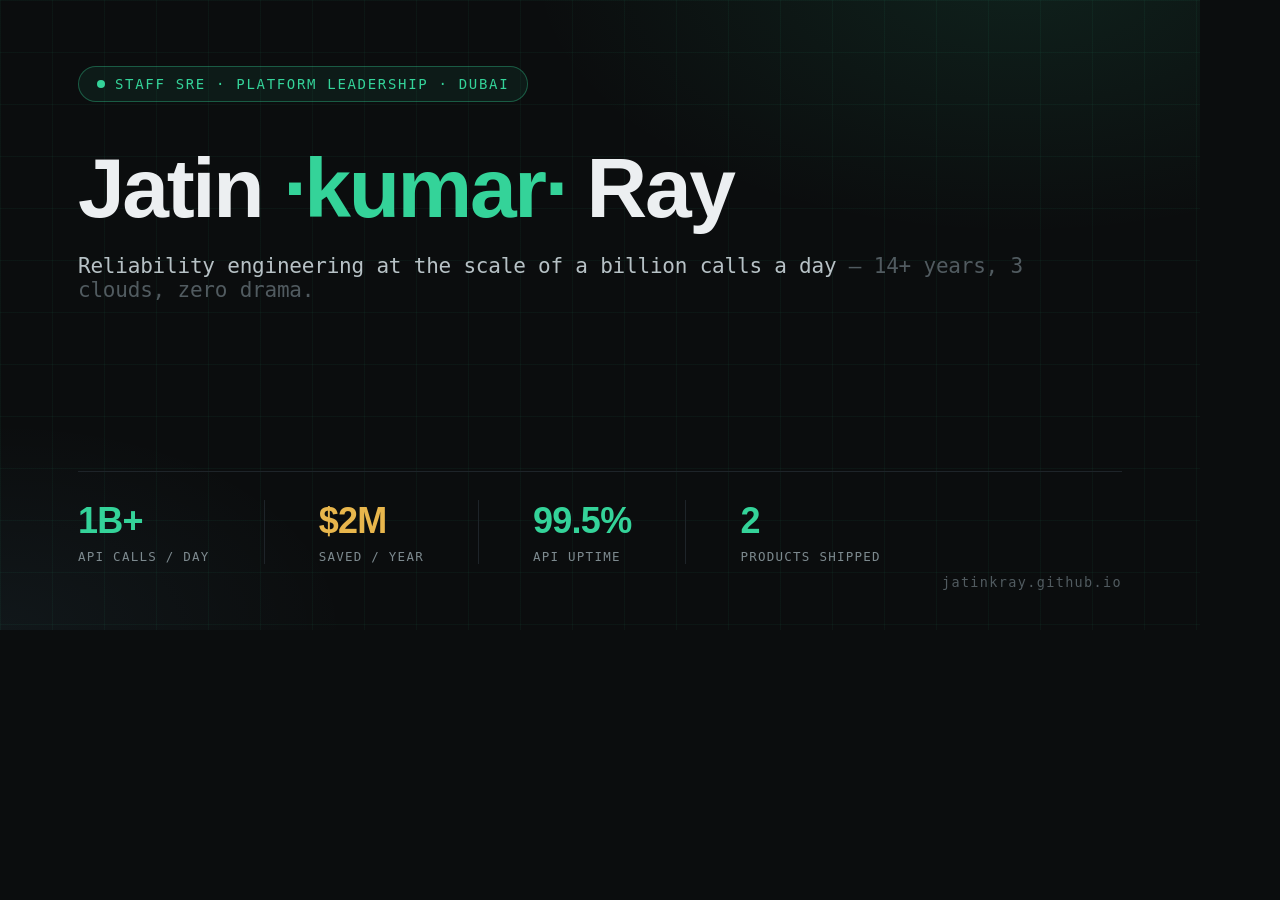
==== scripts/og-src.html @ f6413b15 "Portfolio: The Reliability Report — Jatin Kumar Ray Design concept: an SRE reliability report — term" ====
<!doctype html>
<html>
<head>
<meta charset="utf-8">
<style>
  @font-face {
    font-family: "Space Grotesk";
    font-style: normal;
    font-weight: 300 700;
    src: url("../fonts/SpaceGrotesk.woff2") format("woff2-variations");
  }
  @font-face {
    font-family: "JetBrains Mono";
    font-style: normal;
    font-weight: 400 600;
    src: url("../fonts/JetBrainsMono.woff2") format("woff2-variations");
  }
  * { margin: 0; padding: 0; box-sizing: border-box; }
  html, body { width: 1200px; height: 630px; overflow: hidden; }
  body {
    font-family: "Space Grotesk", sans-serif;
    background: #0b0d0e;
    color: #eceff1;
    position: relative;
  }
  .amb {
    position: absolute; inset: 0;
    background:
      radial-gradient(700px 380px at 85% -5%, rgba(52,211,153,0.10), transparent 70%),
      radial-gradient(500px 300px at 0% 100%, rgba(125,211,252,0.05), transparent 70%);
  }
  .grid {
    position: absolute; inset: 0;
    background-image:
      linear-gradient(rgba(52,211,153,0.05) 1px, transparent 1px),
      linear-gradient(90deg, rgba(52,211,153,0.05) 1px, transparent 1px);
    background-size: 52px 52px;
  }
  .content {
    position: relative; z-index: 2;
    padding: 66px 78px;
    display: flex; flex-direction: column; height: 100%;
  }
  .tag {
    display: inline-flex; align-items: center; gap: 10px;
    font-family: "JetBrains Mono", monospace;
    font-size: 14px; letter-spacing: 0.12em;
    color: #34d399;
    border: 1px solid rgba(52,211,153,0.35);
    background: rgba(52,211,153,0.07);
    padding: 9px 18px; border-radius: 999px;
    width: fit-content;
  }
  .tag .dot { width: 8px; height: 8px; border-radius: 50%; background: #34d399; }
  h1 {
    margin-top: 44px;
    font-size: 84px; font-weight: 700; letter-spacing: -0.028em; line-height: 1.02;
  }
  h1 .accent { color: #34d399; }
  .sub {
    margin-top: 22px;
    font-family: "JetBrains Mono", monospace;
    font-size: 21px; color: #b7c2c6; letter-spacing: -0.01em;
  }
  .sub .dim { color: #515b60; }
  .kpis {
    margin-top: auto;
    display: flex; gap: 0;
    border-top: 1px solid #1e2429;
    padding-top: 28px;
  }
  .kpis .k { padding-right: 54px; }
  .kpis .k + .k { padding-left: 54px; border-left: 1px solid #1e2429; }
  .kpis .v {
    font-size: 36px; font-weight: 700; color: #34d399; letter-spacing: -0.02em;
    font-variant-numeric: tabular-nums;
  }
  .kpis .v.gold { color: #e8b64c; }
  .kpis .l {
    margin-top: 7px;
    font-family: "JetBrains Mono", monospace;
    font-size: 12.5px; color: #7d8a8f; letter-spacing: 0.1em;
  }
  .foot {
    position: absolute; bottom: 40px; right: 78px;
    font-family: "JetBrains Mono", monospace;
    font-size: 13.5px; color: #515b60; letter-spacing: 0.1em;
  }
</style>
</head>
<body>
  <div class="amb"></div>
  <div class="grid"></div>
  <div class="content">
    <div class="tag"><span class="dot"></span>STAFF SRE · PLATFORM LEADERSHIP · DUBAI</div>
    <h1>Jatin <span class="accent">·kumar·</span> Ray</h1>
    <div class="sub">
      Reliability engineering at the scale of a billion calls a day<span class="dim"> — 14+ years, 3 clouds, zero drama.</span>
    </div>
    <div class="kpis">
      <div class="k"><div class="v">1B+</div><div class="l">API CALLS / DAY</div></div>
      <div class="k"><div class="v gold">$2M</div><div class="l">SAVED / YEAR</div></div>
      <div class="k"><div class="v">99.5%</div><div class="l">API UPTIME</div></div>
      <div class="k"><div class="v">2</div><div class="l">PRODUCTS SHIPPED</div></div>
    </div>
  </div>
  <div class="foot">jatinkray.github.io</div>
</body>
</html>
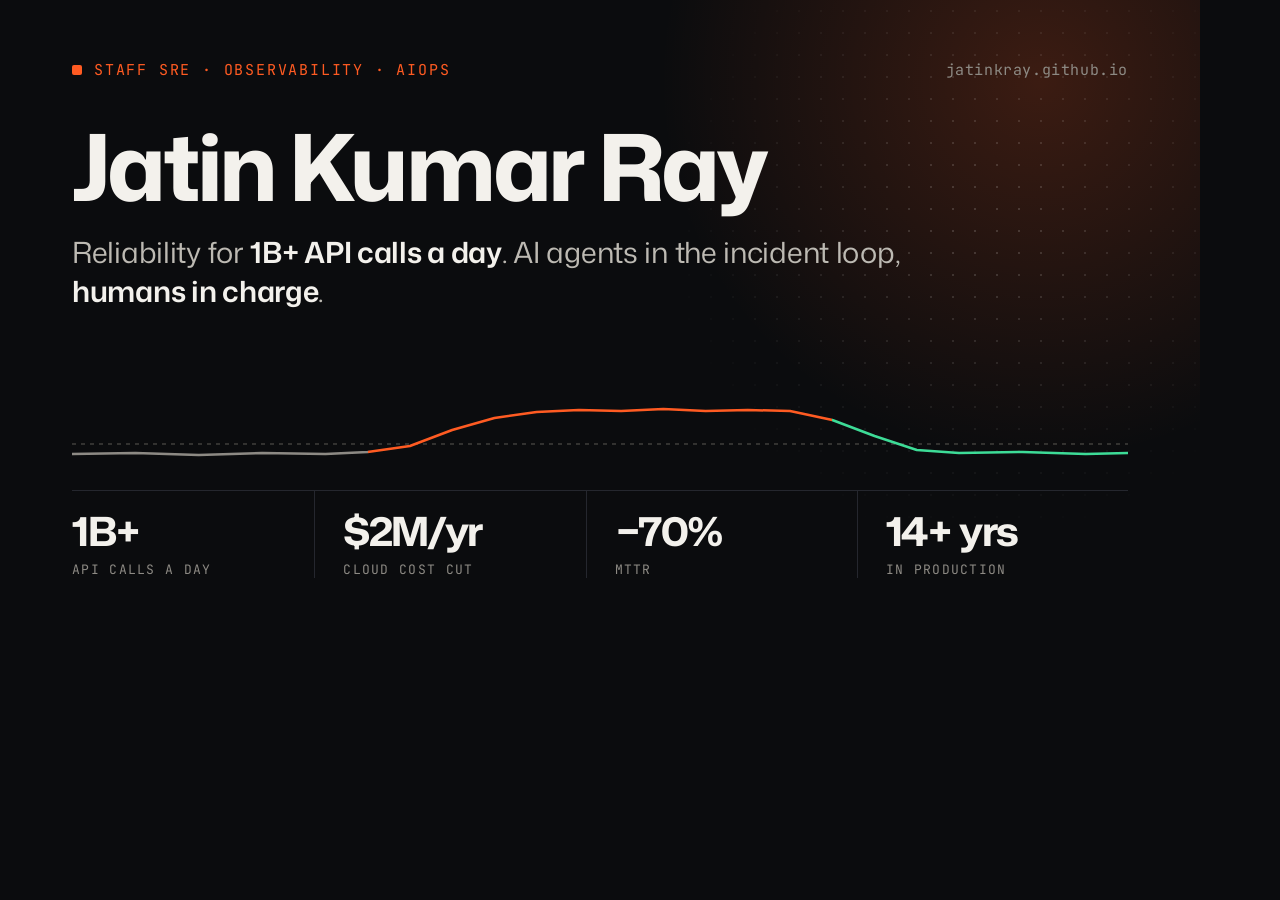
==== commit 64b9da53: "Portfolio: redesign for Staff SRE / AIOps The hero leads with a simulated incident replay: an alert " ====
--- a/scripts/og-src.html
+++ b/scripts/og-src.html
@@ -1,109 +1,89 @@
 <!doctype html>
+<!-- Source for assets/img/og-image.png (1200x630).
+     Render: serve the repo root, open /scripts/og-src.html at 1200x630, screenshot. -->
 <html>
 <head>
 <meta charset="utf-8">
 <style>
   @font-face {
-    font-family: "Space Grotesk";
-    font-style: normal;
-    font-weight: 300 700;
-    src: url("../fonts/SpaceGrotesk.woff2") format("woff2-variations");
+    font-family: "Mona Sans";
+    src: url("../assets/fonts/MonaSans.woff2") format("woff2");
+    font-weight: 200 900;
+    font-stretch: 75% 125%;
   }
   @font-face {
     font-family: "JetBrains Mono";
-    font-style: normal;
+    src: url("../assets/fonts/JetBrainsMono.woff2") format("woff2");
     font-weight: 400 600;
-    src: url("../fonts/JetBrainsMono.woff2") format("woff2-variations");
   }
   * { margin: 0; padding: 0; box-sizing: border-box; }
   html, body { width: 1200px; height: 630px; overflow: hidden; }
   body {
-    font-family: "Space Grotesk", sans-serif;
-    background: #0b0d0e;
-    color: #eceff1;
     position: relative;
+    background: #0b0c0e;
+    color: #f3f1ec;
+    font-family: "Mona Sans", sans-serif;
+    -webkit-font-smoothing: antialiased;
   }
-  .amb {
-    position: absolute; inset: 0;
-    background:
-      radial-gradient(700px 380px at 85% -5%, rgba(52,211,153,0.10), transparent 70%),
-      radial-gradient(500px 300px at 0% 100%, rgba(125,211,252,0.05), transparent 70%);
+  .dots {
+    position: absolute; inset: 0 0 0 40%;
+    background-image: radial-gradient(rgba(243, 241, 236, 0.16) 1px, transparent 1.4px);
+    background-size: 22px 22px;
+    -webkit-mask-image: radial-gradient(60% 70% at 70% 35%, #000 10%, transparent 75%);
   }
-  .grid {
-    position: absolute; inset: 0;
-    background-image:
-      linear-gradient(rgba(52,211,153,0.05) 1px, transparent 1px),
-      linear-gradient(90deg, rgba(52,211,153,0.05) 1px, transparent 1px);
-    background-size: 52px 52px;
+  .glow {
+    position: absolute; width: 760px; height: 760px; right: -220px; top: -300px;
+    background: radial-gradient(closest-side, rgba(255, 91, 34, 0.2), transparent);
   }
-  .content {
-    position: relative; z-index: 2;
-    padding: 66px 78px;
-    display: flex; flex-direction: column; height: 100%;
+  .content { position: relative; height: 100%; padding: 60px 72px 52px; display: flex; flex-direction: column; }
+  .top { display: flex; justify-content: space-between; align-items: center; }
+  .kicker, .url {
+    font-family: "JetBrains Mono", monospace; font-size: 15px; letter-spacing: 0.12em; text-transform: uppercase;
   }
-  .tag {
-    display: inline-flex; align-items: center; gap: 10px;
-    font-family: "JetBrains Mono", monospace;
-    font-size: 14px; letter-spacing: 0.12em;
-    color: #34d399;
-    border: 1px solid rgba(52,211,153,0.35);
-    background: rgba(52,211,153,0.07);
-    padding: 9px 18px; border-radius: 999px;
-    width: fit-content;
-  }
-  .tag .dot { width: 8px; height: 8px; border-radius: 50%; background: #34d399; }
-  h1 {
-    margin-top: 44px;
-    font-size: 84px; font-weight: 700; letter-spacing: -0.028em; line-height: 1.02;
-  }
-  h1 .accent { color: #34d399; }
-  .sub {
-    margin-top: 22px;
-    font-family: "JetBrains Mono", monospace;
-    font-size: 21px; color: #b7c2c6; letter-spacing: -0.01em;
-  }
-  .sub .dim { color: #515b60; }
-  .kpis {
-    margin-top: auto;
-    display: flex; gap: 0;
-    border-top: 1px solid #1e2429;
-    padding-top: 28px;
-  }
-  .kpis .k { padding-right: 54px; }
-  .kpis .k + .k { padding-left: 54px; border-left: 1px solid #1e2429; }
-  .kpis .v {
-    font-size: 36px; font-weight: 700; color: #34d399; letter-spacing: -0.02em;
-    font-variant-numeric: tabular-nums;
-  }
-  .kpis .v.gold { color: #e8b64c; }
-  .kpis .l {
-    margin-top: 7px;
-    font-family: "JetBrains Mono", monospace;
-    font-size: 12.5px; color: #7d8a8f; letter-spacing: 0.1em;
-  }
-  .foot {
-    position: absolute; bottom: 40px; right: 78px;
-    font-family: "JetBrains Mono", monospace;
-    font-size: 13.5px; color: #515b60; letter-spacing: 0.1em;
-  }
+  .kicker { display: flex; align-items: center; gap: 12px; color: #ff5b22; }
+  .kicker::before { content: ""; width: 10px; height: 10px; border-radius: 2px; background: #ff5b22; }
+  .url { color: #8d8a84; text-transform: none; letter-spacing: 0.04em; }
+  h1 { margin-top: 40px; font-size: 92px; font-weight: 760; letter-spacing: -0.04em; line-height: 1; }
+  .tag { margin-top: 20px; max-width: 900px; font-size: 29px; line-height: 1.35; color: #bdbab3; letter-spacing: -0.01em; }
+  .tag b { color: #f3f1ec; font-weight: 620; }
+  .chart { position: relative; height: 70px; margin-top: auto; }
+  .chart svg { position: absolute; inset: 0; width: 100%; height: 100%; }
+  .kpis { display: flex; margin-top: 22px; border-top: 1px solid #25272e; }
+  .k { flex: 1; padding-top: 20px; }
+  .k + .k { padding-left: 28px; border-left: 1px solid #25272e; }
+  .v { font-size: 40px; font-weight: 700; font-stretch: 112%; letter-spacing: -0.035em; line-height: 1; }
+  .l { margin-top: 10px; font-family: "JetBrains Mono", monospace; font-size: 13px; letter-spacing: 0.1em; text-transform: uppercase; color: #8d8a84; }
 </style>
 </head>
 <body>
-  <div class="amb"></div>
-  <div class="grid"></div>
+  <div class="glow"></div>
+  <div class="dots"></div>
   <div class="content">
-    <div class="tag"><span class="dot"></span>STAFF SRE · PLATFORM LEADERSHIP · DUBAI</div>
-    <h1>Jatin <span class="accent">·kumar·</span> Ray</h1>
-    <div class="sub">
-      Reliability engineering at the scale of a billion calls a day<span class="dim"> — 14+ years, 3 clouds, zero drama.</span>
+    <div class="top">
+      <span class="kicker">Staff SRE · Observability · AIOps</span>
+      <span class="url">jatinkray.github.io</span>
+    </div>
+    <h1>Jatin Kumar Ray</h1>
+    <p class="tag">Reliability for <b>1B+ API calls a day</b>. AI agents in the incident loop, <b>humans in charge</b>.</p>
+    <div class="chart">
+      <svg viewBox="0 0 600 70" preserveAspectRatio="none">
+        <defs>
+          <linearGradient id="g" gradientUnits="userSpaceOnUse" x1="0" y1="0" x2="600" y2="0">
+            <stop offset="0" stop-color="#8d8a84"/><stop offset=".28" stop-color="#8d8a84"/>
+            <stop offset=".28" stop-color="#ff5b22"/><stop offset=".72" stop-color="#ff5b22"/>
+            <stop offset=".72" stop-color="#3ddc97"/><stop offset="1" stop-color="#3ddc97"/>
+          </linearGradient>
+        </defs>
+        <line x1="0" y1="46" x2="600" y2="46" stroke="#5a5852" stroke-width="1" stroke-dasharray="4 5" vector-effect="non-scaling-stroke"/>
+        <path d="M0 56 L36 55 L72 57 L108 55 L144 56 L168 54 L192 48 L216 32 L240 20 L264 14 L288 12 L312 13 L336 11 L360 13 L384 12 L408 13 L432 22 L456 38 L480 52 L504 55 L540 54 L576 56 L600 55" fill="none" stroke="url(#g)" stroke-width="2.5" stroke-linejoin="round" stroke-linecap="round" vector-effect="non-scaling-stroke"/>
+      </svg>
     </div>
     <div class="kpis">
-      <div class="k"><div class="v">1B+</div><div class="l">API CALLS / DAY</div></div>
-      <div class="k"><div class="v gold">$2M</div><div class="l">SAVED / YEAR</div></div>
-      <div class="k"><div class="v">99.5%</div><div class="l">API UPTIME</div></div>
-      <div class="k"><div class="v">2</div><div class="l">PRODUCTS SHIPPED</div></div>
+      <div class="k"><div class="v">1B+</div><div class="l">API calls a day</div></div>
+      <div class="k"><div class="v">$2M/yr</div><div class="l">cloud cost cut</div></div>
+      <div class="k"><div class="v">&minus;70%</div><div class="l">MTTR</div></div>
+      <div class="k"><div class="v">14+ yrs</div><div class="l">in production</div></div>
     </div>
   </div>
-  <div class="foot">jatinkray.github.io</div>
 </body>
 </html>
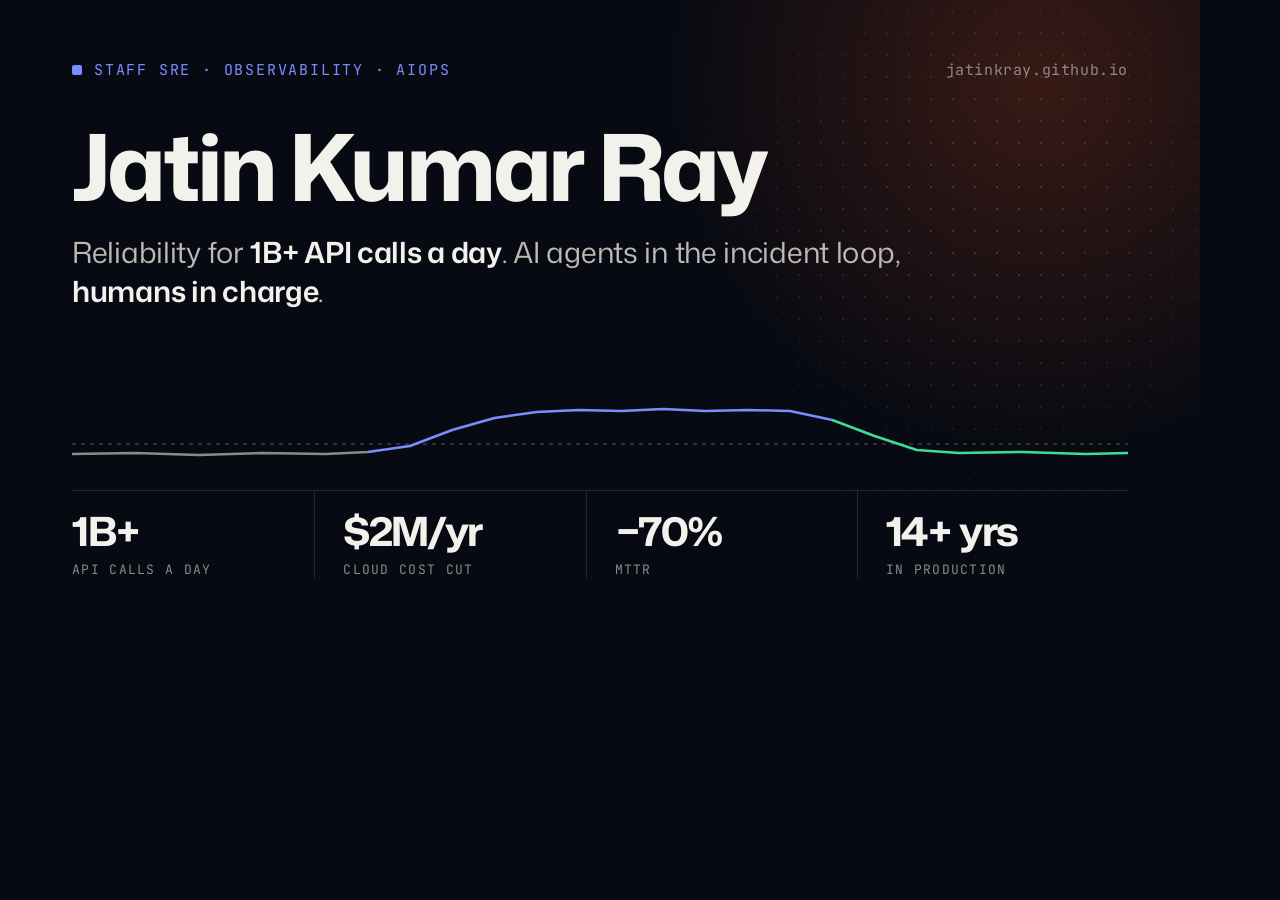
==== commit 0a07580b: "Redesign: Signal Violet theme with sliding telemetry background - New design system: indigo-violet a" ====
--- a/scripts/og-src.html
+++ b/scripts/og-src.html
@@ -20,7 +20,7 @@
   html, body { width: 1200px; height: 630px; overflow: hidden; }
   body {
     position: relative;
-    background: #0b0c0e;
+    background: #070a12;
     color: #f3f1ec;
     font-family: "Mona Sans", sans-serif;
     -webkit-font-smoothing: antialiased;
@@ -40,8 +40,8 @@
   .kicker, .url {
     font-family: "JetBrains Mono", monospace; font-size: 15px; letter-spacing: 0.12em; text-transform: uppercase;
   }
-  .kicker { display: flex; align-items: center; gap: 12px; color: #ff5b22; }
-  .kicker::before { content: ""; width: 10px; height: 10px; border-radius: 2px; background: #ff5b22; }
+  .kicker { display: flex; align-items: center; gap: 12px; color: #7c8cff; }
+  .kicker::before { content: ""; width: 10px; height: 10px; border-radius: 2px; background: #7c8cff; }
   .url { color: #8d8a84; text-transform: none; letter-spacing: 0.04em; }
   h1 { margin-top: 40px; font-size: 92px; font-weight: 760; letter-spacing: -0.04em; line-height: 1; }
   .tag { margin-top: 20px; max-width: 900px; font-size: 29px; line-height: 1.35; color: #bdbab3; letter-spacing: -0.01em; }
@@ -70,7 +70,7 @@
         <defs>
           <linearGradient id="g" gradientUnits="userSpaceOnUse" x1="0" y1="0" x2="600" y2="0">
             <stop offset="0" stop-color="#8d8a84"/><stop offset=".28" stop-color="#8d8a84"/>
-            <stop offset=".28" stop-color="#ff5b22"/><stop offset=".72" stop-color="#ff5b22"/>
+            <stop offset=".28" stop-color="#7c8cff"/><stop offset=".72" stop-color="#7c8cff"/>
             <stop offset=".72" stop-color="#3ddc97"/><stop offset="1" stop-color="#3ddc97"/>
           </linearGradient>
         </defs>
